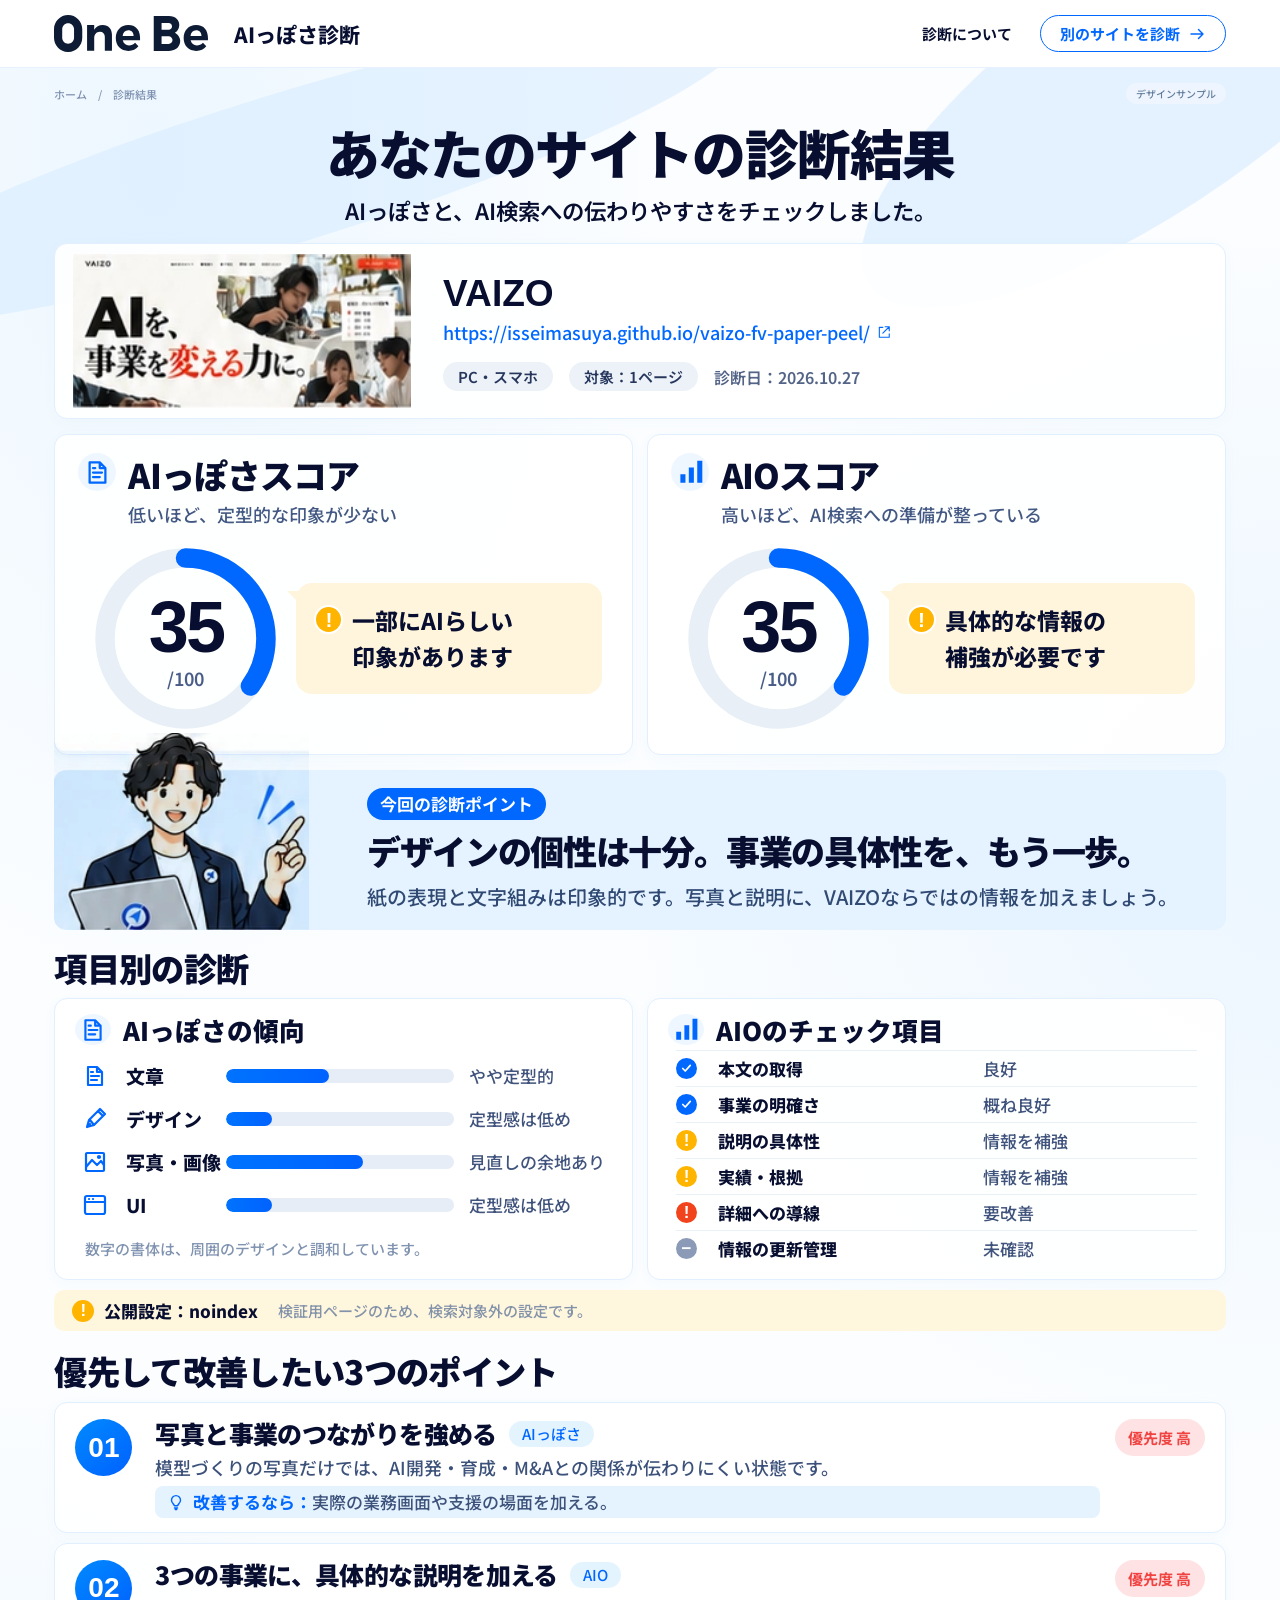
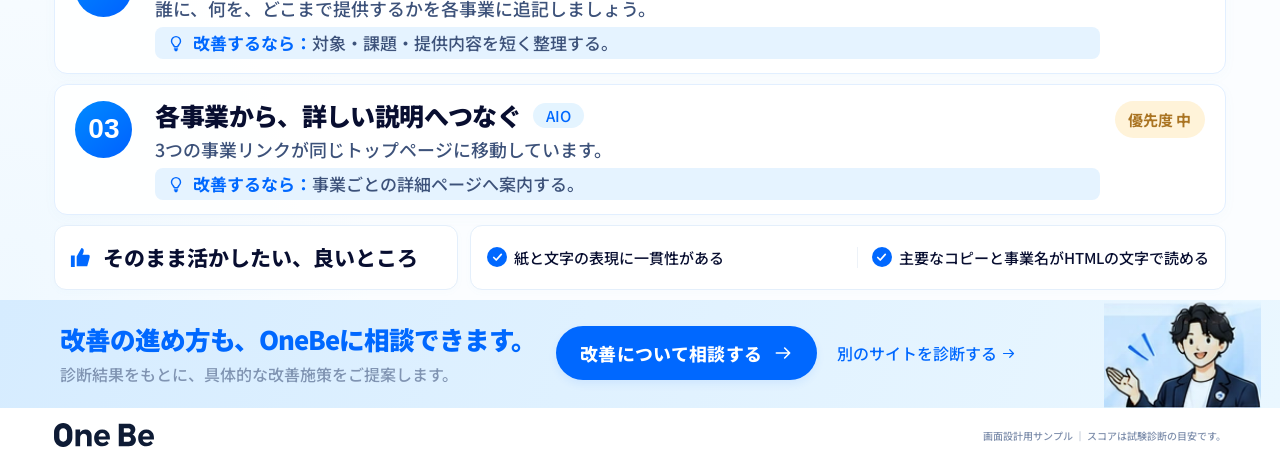
==== report.html @ 2eacfeb8 "Add reference diagnostic report and connect diagnosis flow" ====
<!doctype html>
<html lang="ja">
<head>
  <meta charset="utf-8"><meta name="viewport" content="width=device-width, initial-scale=1">
  <meta name="theme-color" content="#0068ff"><meta name="robots" content="noindex,nofollow">
  <meta name="description" content="OneBe AIっぽさ診断のレポート画面。AIっぽさとAI検索への伝わりやすさを確認するデザインサンプルです。">
  <title>診断結果のサンプル | AIっぽさ診断 | OneBe</title>
  <link rel="icon" href="assets/onebe-logo.svg" type="image/svg+xml"><link rel="stylesheet" href="styles.css"><link rel="stylesheet" href="report.css"><script src="report.js" defer></script>
</head>
<body class="report-page">
  <a class="skip-link" href="#report-main">診断レポートへスキップ</a>
  <svg class="icon-library" xmlns="http://www.w3.org/2000/svg" aria-hidden="true"><defs>
    <symbol id="r-arrow" viewBox="0 0 24 24"><path d="M4 12h16m-6-6 6 6-6 6"/></symbol>
    <symbol id="r-file" viewBox="0 0 24 24"><path d="M14 3H5v18h14V8zM14 3v5h5M8 12h8m-8 4h6M8 8h2"/></symbol>
    <symbol id="r-pen" viewBox="0 0 24 24"><path d="m15 4 5 5M4 20l2-7L17 2l5 5-11 11-7 2zm3-7 4 5M4 20l3-3"/></symbol>
    <symbol id="r-image" viewBox="0 0 24 24"><rect x="3" y="3" width="18" height="18" rx="1"/><path d="m3 17 6-7 5 5 4-4 3 4"/><circle cx="16" cy="7" r="1"/></symbol>
    <symbol id="r-window" viewBox="0 0 24 24"><rect x="2" y="3" width="20" height="18" rx="2"/><path d="M2 9h20M6 6h.1M10 6h.1"/></symbol>
    <symbol id="r-chart" viewBox="0 0 32 32"><path fill="currentColor" stroke="none" d="M4 28V18h6v10zm10 0V10h6v18zm10 0V2h6v26z"/></symbol>
    <symbol id="r-check" viewBox="0 0 24 24"><path d="m6 12 4 4 8-9"/></symbol>
    <symbol id="r-external" viewBox="0 0 24 24"><path d="M14 3h7v7m0-7L10 14m0-10H4v17h17v-6"/></symbol>
    <symbol id="r-bulb" viewBox="0 0 24 24"><path d="M8 14a6 6 0 1 1 8 0l-2 3h-4zm2 6h4m-3 2h2"/></symbol>
    <symbol id="r-thumb" viewBox="0 0 24 24"><path fill="currentColor" stroke="none" d="M2 10h4v12H2zm6 1 5-9c3 0 3 4 1 7h6c2 0 2 2 1 5l-2 7H8z"/></symbol>
  </defs></svg>
  <header class="report-header"><div class="report-wrap"><a class="brand" href="index.html" aria-label="OneBe ホーム"><img src="assets/onebe-logo.svg" width="467" height="111" alt="OneBe"></a><span class="report-service">AIっぽさ診断</span><nav aria-label="レポートナビゲーション"><a href="index.html#about">診断について</a><a class="outline-button" href="index.html?focus=1#top">別のサイトを診断 <svg aria-hidden="true"><use href="#r-arrow"/></svg></a></nav></div></header>
  <main id="report-main" class="report-main">
    <div class="report-wrap">
      <nav class="breadcrumb" aria-label="パンくずリスト"><a href="index.html">ホーム</a><span aria-hidden="true">/</span><span aria-current="page">診断結果</span><span class="sample-badge">デザインサンプル</span></nav>
      <p class="submitted-notice" id="submitted-notice" hidden></p>
      <div class="report-intro"><h1>あなたのサイトの診断結果</h1><p>AIっぽさと、AI検索への伝わりやすさをチェックしました。</p></div>
      <section class="site-card report-card" aria-label="サンプル診断の対象サイト">
        <a class="site-thumbnail" href="https://isseimasuya.github.io/vaizo-fv-paper-peel/" target="_blank" rel="noopener noreferrer"><img src="assets/report-site.webp" width="254" height="116" alt="VAIZOのWebサイト。AIを事業を変える力に。" fetchpriority="high"></a>
        <div class="site-information"><h2>VAIZO</h2><a class="site-url" href="https://isseimasuya.github.io/vaizo-fv-paper-peel/" target="_blank" rel="noopener noreferrer">https://isseimasuya.github.io/vaizo-fv-paper-peel/ <svg aria-hidden="true"><use href="#r-external"/></svg></a><div class="site-meta"><span>PC・スマホ</span><span>対象：1ページ</span><p>診断日：<time datetime="2026-10-27">2026.10.27</time></p></div></div>
      </section>
      <section class="score-grid" aria-label="総合スコアの表示サンプル">
        <article class="score-card report-card"><div class="score-heading"><span class="report-icon"><svg aria-hidden="true"><use href="#r-file"/></svg></span><div><h2>AIっぽさスコア</h2><p>低いほど、定型的な印象が少ない</p></div></div><div class="score-body"><div class="score-ring" role="img" aria-label="AIっぽさスコアの表示例、100点中35点"><svg viewBox="0 0 160 160" aria-hidden="true"><circle class="ring-track" cx="80" cy="80" r="66"/><circle class="ring-progress" cx="80" cy="80" r="66"/></svg><div class="score-number"><strong>35</strong><span>/100</span></div></div><p class="score-callout"><span class="status-mark warning" aria-hidden="true">!</span><span>一部にAIらしい<br>印象があります</span></p></div></article>
        <article class="score-card report-card"><div class="score-heading"><span class="report-icon"><svg aria-hidden="true"><use href="#r-chart"/></svg></span><div><h2>AIOスコア</h2><p>高いほど、AI検索への準備が整っている</p></div></div><div class="score-body"><div class="score-ring" role="img" aria-label="AIOスコアの表示例、100点中35点"><svg viewBox="0 0 160 160" aria-hidden="true"><circle class="ring-track" cx="80" cy="80" r="66"/><circle class="ring-progress" cx="80" cy="80" r="66"/></svg><div class="score-number"><strong>35</strong><span>/100</span></div></div><p class="score-callout"><span class="status-mark warning" aria-hidden="true">!</span><span>具体的な情報の<br>補強が必要です</span></p></div></article>
      </section>
      <section class="diagnostic-point" aria-labelledby="point-heading"><img src="assets/report-advisor.webp" width="216" height="167" alt="診断ポイントを案内するアドバイザー"><div><span class="blue-label">今回の診断ポイント</span><h2 id="point-heading">デザインの個性は十分。事業の具体性を、もう一歩。</h2><p>紙の表現と文字組みは印象的です。写真と説明に、VAIZOならではの情報を加えましょう。</p></div></section>
      <section class="item-section" aria-labelledby="items-title"><h2 class="section-title" id="items-title">項目別の診断</h2><div class="item-grid">
        <article class="tendency-card report-card"><h3><span class="report-icon small"><svg aria-hidden="true"><use href="#r-file"/></svg></span>AIっぽさの傾向</h3><div class="tendency-table">
          <div class="tendency-row"><svg aria-hidden="true"><use href="#r-file"/></svg><strong>文章</strong><span class="tendency-bar" role="img" aria-label="文章のAIっぽさの傾向：やや定型的"><i style="--fill:45%"></i></span><span>やや定型的</span></div>
          <div class="tendency-row"><svg aria-hidden="true"><use href="#r-pen"/></svg><strong>デザイン</strong><span class="tendency-bar" role="img" aria-label="デザインのAIっぽさの傾向：定型感は低め"><i style="--fill:20%"></i></span><span>定型感は低め</span></div>
          <div class="tendency-row"><svg aria-hidden="true"><use href="#r-image"/></svg><strong>写真・画像</strong><span class="tendency-bar" role="img" aria-label="写真・画像のAIっぽさの傾向：見直しの余地あり"><i style="--fill:60%"></i></span><span>見直しの余地あり</span></div>
          <div class="tendency-row"><svg aria-hidden="true"><use href="#r-window"/></svg><strong>UI</strong><span class="tendency-bar" role="img" aria-label="UIのAIっぽさの傾向：定型感は低め"><i style="--fill:20%"></i></span><span>定型感は低め</span></div>
        </div><p class="table-note">数字の書体は、周囲のデザインと調和しています。</p></article>
        <article class="aio-card report-card"><h3><span class="report-icon small"><svg aria-hidden="true"><use href="#r-chart"/></svg></span>AIOのチェック項目</h3><dl class="check-list">
          <div><dt><span class="status-mark success" aria-hidden="true"><svg><use href="#r-check"/></svg></span>本文の取得</dt><dd>良好</dd></div>
          <div><dt><span class="status-mark success" aria-hidden="true"><svg><use href="#r-check"/></svg></span>事業の明確さ</dt><dd>概ね良好</dd></div>
          <div><dt><span class="status-mark warning" aria-hidden="true">!</span>説明の具体性</dt><dd>情報を補強</dd></div>
          <div><dt><span class="status-mark warning" aria-hidden="true">!</span>実績・根拠</dt><dd>情報を補強</dd></div>
          <div><dt><span class="status-mark danger" aria-hidden="true">!</span>詳細への導線</dt><dd>要改善</dd></div>
          <div><dt><span class="status-mark neutral" aria-hidden="true">−</span>情報の更新管理</dt><dd>未確認</dd></div>
        </dl></article>
      </div></section>
      <aside class="index-notice"><span class="status-mark warning" aria-hidden="true">!</span><strong>公開設定：noindex</strong><span>検証用ページのため、検索対象外の設定です。</span></aside>
      <section class="improvement-section" aria-labelledby="improvement-title"><h2 class="section-title" id="improvement-title">優先して改善したい3つのポイント</h2><ol class="improvement-list">
        <li class="report-card"><span class="improvement-number" aria-hidden="true">01</span><div class="improvement-content"><h3>写真と事業のつながりを強める <span class="topic-tag">AIっぽさ</span></h3><p>模型づくりの写真だけでは、AI開発・育成・M&amp;Aとの関係が伝わりにくい状態です。</p><p class="suggestion"><svg aria-hidden="true"><use href="#r-bulb"/></svg><span><strong>改善するなら：</strong>実際の業務画面や支援の場面を加える。</span></p></div><span class="priority high">優先度 高</span></li>
        <li class="report-card"><span class="improvement-number" aria-hidden="true">02</span><div class="improvement-content"><h3>3つの事業に、具体的な説明を加える <span class="topic-tag">AIO</span></h3><p>誰に、何を、どこまで提供するかを各事業に追記しましょう。</p><p class="suggestion"><svg aria-hidden="true"><use href="#r-bulb"/></svg><span><strong>改善するなら：</strong>対象・課題・提供内容を短く整理する。</span></p></div><span class="priority high">優先度 高</span></li>
        <li class="report-card"><span class="improvement-number" aria-hidden="true">03</span><div class="improvement-content"><h3>各事業から、詳しい説明へつなぐ <span class="topic-tag">AIO</span></h3><p>3つの事業リンクが同じトップページに移動しています。</p><p class="suggestion"><svg aria-hidden="true"><use href="#r-bulb"/></svg><span><strong>改善するなら：</strong>事業ごとの詳細ページへ案内する。</span></p></div><span class="priority medium">優先度 中</span></li>
      </ol></section>
      <section class="positive-section" aria-labelledby="positive-title"><h2 id="positive-title"><svg aria-hidden="true"><use href="#r-thumb"/></svg>そのまま活かしたい、良いところ</h2><ul><li><span class="status-mark success" aria-hidden="true"><svg><use href="#r-check"/></svg></span>紙と文字の表現に一貫性がある</li><li><span class="status-mark success" aria-hidden="true"><svg><use href="#r-check"/></svg></span>主要なコピーと事業名がHTMLの文字で読める</li></ul></section>
    </div>
    <section class="report-contact"><div class="report-wrap"><div><h2>改善の進め方も、OneBeに相談できます。</h2><p>診断結果をもとに、具体的な改善施策をご提案します。</p></div><a class="button" href="mailto:contact@onebe-create.com?subject=Webサイト改善のご相談">改善について相談する <svg aria-hidden="true"><use href="#r-arrow"/></svg></a><a class="diagnose-again" href="index.html?focus=1#top">別のサイトを診断する <svg aria-hidden="true"><use href="#r-arrow"/></svg></a><img src="assets/report-contact.webp" width="151" height="104" alt="OneBeのアドバイザー" loading="lazy"></div></section>
  </main>
  <footer class="report-footer report-wrap"><a class="brand" href="index.html" aria-label="OneBe ホーム"><img src="assets/onebe-logo.svg" width="467" height="111" alt="OneBe" loading="lazy"></a><p>画面設計用サンプル ｜ スコアは試験診断の目安です。</p></footer>
</body>
</html>
---- styles.css ----
@charset "UTF-8";
@font-face{font-family:"Noto Sans JP";font-style:normal;font-weight:100 900;font-display:swap;src:url("assets/noto-sans-jp.woff2") format("woff2")}
:root{--blue:#0068ff;--ink:#080e30;--muted:#77829d;--pale:#edf6ff;--line:#dbe9ff;color-scheme:light;font-family:"Noto Sans JP","Yu Gothic",Meiryo,sans-serif;color:var(--ink);font-synthesis:none}
*{box-sizing:border-box}html{scroll-behavior:smooth;scroll-padding-top:24px}body{margin:0;background:#fff}a{color:inherit;text-decoration:none}button,input{font:inherit}button,a,input,summary{-webkit-tap-highlight-color:transparent}button{cursor:pointer}button{border:0}img{display:block;max-width:100%;height:auto}p,h1,h2,h3{margin:0}svg{width:24px;height:24px;fill:none;stroke:currentColor;stroke-width:1.9;stroke-linecap:round;stroke-linejoin:round;flex-shrink:0}a:focus-visible,button:focus-visible,summary:focus-visible,input:focus-visible{outline:3px solid #ffb900;outline-offset:5px}.wrap{width:92%;max-width:1320px;margin-inline:auto}.icon-library{position:absolute;width:0;height:0;overflow:hidden}.sr-only{position:absolute;width:1px;height:1px;padding:0;margin:-1px;overflow:hidden;clip:rect(0,0,0,0);white-space:nowrap;border:0}.skip-link{position:fixed;top:-100px;left:20px;z-index:100;padding:12px;background:#fff;color:var(--blue)}.skip-link:focus{top:12px}.button{display:inline-flex;align-items:center;justify-content:center;gap:12px;color:#fff;background:var(--blue);border-radius:40px;font-weight:800;letter-spacing:.02em;white-space:nowrap;transition:background .15s,box-shadow .15s}.button:hover{background:#0053dd;box-shadow:0 6px 20px #0068ff26}.button svg{width:24px;height:24px}.first-view{height:100svh;position:relative;isolation:isolate;overflow:hidden;background:linear-gradient(110deg,#fff 34%,#f3faff 85%)}.header{height:88px;display:flex;align-items:center;justify-content:space-between;gap:24px;position:relative;z-index:5}.brand{display:block;width:157px;flex-shrink:0}.brand img{width:100%;height:auto}.header nav,.footer nav{display:flex;align-items:center;gap:clamp(20px,3.2vw,48px);font-size:14px;font-weight:800}.header nav a,.header nav button,.footer nav a,.footer nav button{padding:8px 0;white-space:nowrap;background:none;color:var(--ink)}.header nav a:hover,.header nav button:hover,.footer nav a:hover,.footer nav button:hover{color:var(--blue)}.header-cta{min-width:158px;padding:12px 23px;font-size:15px}.menu-toggle{display:none}.mobile-nav[hidden]{display:none}.hero{height:calc(100% - 88px);position:relative}.hero-inner{height:100%;position:relative;display:flex;align-items:center}.hero-copy{position:relative;z-index:2;width:52%;padding-bottom:32px}.eyebrow{display:inline-block;position:relative;background:#eaf3ff;border-radius:40px;padding:10px 24px;font-size:clamp(15px,1.9vw,25px);font-weight:800;white-space:nowrap;line-height:1.45}.eyebrow:after{content:"";position:absolute;bottom:-8px;left:43%;border-width:9px 9px 0;border-style:solid;border-color:#eaf3ff transparent transparent}h1{font-size:clamp(58px,8.3vw,119px);font-weight:900;line-height:1.12;letter-spacing:-.065em;white-space:nowrap;margin:18px 0 10px}h1 span{color:var(--blue);font-family:Arial,sans-serif;font-size:1.22em;letter-spacing:-.065em;margin-right:.025em}.hero-description{font-size:clamp(18px,2.3vw,30px);font-weight:600;letter-spacing:.015em;line-height:1.35}.categories{list-style:none;display:flex;justify-content:space-between;width:88%;margin:20px 0 25px;padding:0}.categories li{display:flex;flex-direction:column;align-items:center;gap:8px;font-size:clamp(12px,1.3vw,17px);font-weight:800}.categories li>span{display:flex;align-items:center;justify-content:center;background:#e9f3ff;color:var(--blue);border-radius:50%;width:clamp(46px,5.6vw,72px);height:clamp(46px,5.6vw,72px)}.categories svg{width:50%;height:50%;stroke-width:2.1}.url-form{display:flex;border:1.5px solid #c9dfff;border-radius:14px;overflow:hidden;background:#fff;width:100%;height:59px;position:relative;z-index:3}.url-field{display:flex;align-items:center;gap:12px;padding:0 16px;flex:1;min-width:0;color:#52658b}.url-field svg{width:22px;height:22px}.url-field input{border:0;background:none;outline:none;width:100%;min-width:0;padding:15px 0;font-size:clamp(10px,1.05vw,14px);color:var(--ink)}.url-field input::placeholder{color:#939cb2;opacity:1}.url-field input:focus-visible{outline:0}.url-form:focus-within{outline:3px solid #0068ff44;outline-offset:3px}.url-form>.button{border-radius:0;padding:0 20px;font-size:clamp(14px,1.55vw,20px);gap:10px}.form-note{font-size:clamp(9px,1.03vw,13px);font-weight:500;color:var(--muted);margin-top:10px;line-height:1.5;white-space:nowrap}.hero-art{position:absolute;z-index:1;width:61.5%;max-width:none;right:-4.35%;bottom:0;max-height:100%;object-fit:contain;object-position:right bottom;clip-path:polygon(29% 0,100% 0,100% 100%,0 100%,0 54%,16% 48%,16% 16%,29% 16%)}.hero-wash{position:absolute;inset:-88px 0 0;overflow:hidden;z-index:-1;background:radial-gradient(ellipse at 62% 44%,#cfe9ff65 0 28%,transparent 28.2%),radial-gradient(ellipse at 96% 13%,#cfe6ff80 0 25%,transparent 25.2%)}.hero-wash:before{content:"";position:absolute;right:-10%;top:26%;width:25%;height:31%;background:#0068ff;transform:skewY(-28deg)}.hero-wash:after{content:"";position:absolute;bottom:-20%;left:-10%;width:80%;height:28%;border-radius:50%;background:#d9eeff9c;transform:rotate(-8deg)}.about{padding:24px 0 20px;background:radial-gradient(ellipse at 1% 60%,#e5f3ff 0,transparent 55%)}.about-inner{display:grid;grid-template-columns:34% 66%;align-items:center;position:relative}.advisor{width:110%;max-width:none;margin-left:-12%}.about-copy h2{font-size:clamp(30px,5.4vw,77px);font-weight:900;letter-spacing:-.055em;line-height:1.25;white-space:nowrap;margin-bottom:10px}.about-copy h2>span{color:var(--blue);font-family:Arial,sans-serif;font-size:1.38em;letter-spacing:-.04em;margin-right:.09em}.about-copy>p{font-size:clamp(13px,1.75vw,22px);line-height:1.6;font-weight:500}.benefits{display:grid;grid-template-columns:repeat(3,1fr);gap:14px;margin-top:18px;margin-left:-8%;}.benefits article{background:linear-gradient(135deg,#edf5ffeb,#f3f8ff);border-radius:18px;text-align:center;padding:18px 8px 16px}.benefits article>svg{width:46px;height:42px;color:var(--blue);fill:currentColor;stroke-width:.7}.benefits article:first-child>svg{stroke:#fff;stroke-width:.6}.benefits h3{font-size:clamp(12px,1.8vw,23px);font-weight:900;margin:7px 0}.benefits p{font-size:clamp(10px,1.25vw,16px);font-weight:500;line-height:1.5}.creative{position:relative;display:flex;align-items:center;min-height:330px;overflow:hidden;padding:24px 26px;background:linear-gradient(110deg,#eaf5ff,#eef8ff 58%,#def1ff);border:2px solid #e5f3ff;border-radius:28px;box-shadow:inset 0 2px 6px #dcefff;margin-bottom:28px}.creative-copy{width:52%;position:relative;z-index:2}.creative-label{display:inline-block;background:var(--blue);color:#fff;border-radius:30px;font-size:clamp(12px,1.5vw,20px);font-weight:800;padding:7px 18px;white-space:nowrap}.creative h2{font-size:clamp(27px,4.1vw,55px);font-weight:900;letter-spacing:-.04em;line-height:1.25;margin:12px 0}.creative-copy>p:not(.creative-label){font-size:clamp(12px,1.6vw,21px);line-height:1.5;font-weight:500}.creative-cta{font-size:clamp(13px,1.8vw,23px);padding:18px 28px;margin-top:16px}.creative>img{position:absolute;right:0;bottom:0;width:53.5%;height:100%;object-fit:cover;object-position:left center;mix-blend-mode:multiply;mask-image:linear-gradient(to right,transparent,#000 6%)}.faq{padding:6px 0 30px}.faq-heading{display:flex;align-items:center;gap:26px;margin:0 5px 18px}.faq-heading h2{display:flex;align-items:center;gap:14px;font-size:clamp(24px,3vw,39px);font-weight:900;white-space:nowrap}.faq-symbol{display:inline-flex;align-items:center;justify-content:center;border:3px solid var(--blue);border-radius:12px;width:42px;height:36px;font-family:Arial,sans-serif;font-size:15px;position:relative;background:#fff}.faq-symbol:after{content:"";position:absolute;width:8px;height:8px;border-left:3px solid var(--blue);border-bottom:3px solid var(--blue);bottom:-7px;left:6px;transform:skewY(-35deg);background:#fff}.faq-heading>p{font-size:clamp(10px,1.3vw,16px);color:#52617e;font-weight:500}.all-faq{display:flex;align-items:center;gap:7px;background:none;color:var(--blue);font-size:clamp(10px,1.3vw,16px);font-weight:800;white-space:nowrap;border-bottom:1px solid #c9e1ff;padding:8px 0;margin-left:auto}.all-faq svg{width:18px;height:18px}.faq-grid{display:grid;grid-template-columns:1fr 1fr;gap:12px 24px}.faq details{border:1px solid #e5edf8;border-radius:18px;background:#fff;box-shadow:0 3px 9px #315c9c0b;align-self:start;overflow:hidden}.faq summary{list-style:none;display:flex;align-items:center;gap:14px;cursor:pointer;padding:12px 18px;font-size:clamp(12px,1.5vw,19px);font-weight:800;min-height:58px}.faq summary::-webkit-details-marker{display:none}.question{display:flex;align-items:center;justify-content:center;width:34px;height:34px;flex-shrink:0;border-radius:50%;background:#cee5ff;color:var(--blue);font-size:26px;font-family:Arial,sans-serif;font-weight:800}.plus{margin-left:auto;flex-shrink:0;width:25px;height:25px;border:3px solid #e5eaf2;border-radius:50%;position:relative}.plus:before,.plus:after{content:"";position:absolute;width:10px;height:2px;background:#53637f;left:4.5px;top:9px}.plus:after{transform:rotate(90deg)}details[open] .plus:after{transform:rotate(0)}.faq details>p{padding:0 22px 20px 66px;font-size:14px;line-height:1.8;color:#52617e;font-weight:500}.faq details>p a{color:var(--blue);text-decoration:underline}.bottom-cta{background:linear-gradient(110deg,#0873ff,#0063fc);color:#fff;position:relative;isolation:isolate;overflow:hidden;padding:25px 0 20px;text-align:center}.bottom-cta:before{content:"";position:absolute;z-index:-1;left:-9%;bottom:-75%;width:55%;height:125%;background:#ffffff36;border-radius:50%;transform:rotate(25deg)}.bottom-cta:after{content:"↗";position:absolute;z-index:-1;right:2%;top:-60%;font-size:370px;color:#ffffff26;font-family:Arial,sans-serif;font-weight:900;transform:rotate(-8deg)}.bottom-cta h2{font-size:clamp(18px,2.55vw,34px);font-weight:900;letter-spacing:.02em}.bottom-cta .wrap>p:not(.form-note){font-size:clamp(13px,1.65vw,21px);font-weight:500;margin:4px 0 16px}.bottom-cta .url-form{max-width:780px;width:68%;margin:auto;border-radius:40px;height:62px;border:2px solid #b6d9ff;box-shadow:0 0 0 3px #ffffff19}.bottom-cta .url-form>.button{border-radius:40px;min-width:28%;margin:2px}.bottom-cta .form-note{color:#cce3ff;font-size:12px;margin-top:12px}.footer{display:flex;align-items:center;justify-content:space-between;gap:30px;min-height:84px}.footer .brand{width:151px}.footer nav{font-size:12px;gap:30px}.footer-social{display:flex;gap:12px}.footer-social a{display:flex;align-items:center;justify-content:center;background:#748099;color:#fff;width:27px;height:27px;border-radius:50%;font-weight:800}.mobile-nav{position:absolute;top:70px;left:4%;right:4%;z-index:10;background:#fff;border:1px solid var(--line);border-radius:16px;padding:16px;box-shadow:0 8px 32px #12376020}.mobile-nav a,.mobile-nav button{display:block;text-align:left;background:none;color:var(--ink);padding:12px;font-size:15px;width:100%;font-weight:700}dialog{border:1px solid var(--line);border-radius:24px;padding:38px;max-width:560px;width:calc(100% - 36px);color:var(--ink);box-shadow:0 25px 100px #14245633}dialog::backdrop{background:#0a163a70;backdrop-filter:blur(5px)}.dialog-close{position:absolute;right:14px;top:8px;background:none;color:#60718d;font-size:32px}.dialog-kicker{font-size:12px;color:var(--blue);font-weight:800;margin-bottom:10px}dialog h2{font-size:26px;margin-bottom:15px}#dialog-body{font-size:15px;line-height:1.9;font-weight:500}#dialog-body ol{padding-left:24px}#dialog-body p+p{margin-top:12px}#dialog-body .submitted-url{word-break:break-all;background:var(--pale);border-radius:8px;padding:10px;margin:12px 0;font-family:monospace}#dialog-body a{color:var(--blue);text-decoration:underline}.dialog-ok{margin-top:24px;padding:12px 24px}
@media(min-width:1500px){.hero-art{right:-4%}.hero-copy{padding-bottom:5vh}.about{padding-top:40px;padding-bottom:30px}.creative{min-height:430px}.creative>img{object-fit:fill}.faq{padding-bottom:45px}}
@media(max-width:1100px){.header{height:76px;gap:15px}.header .brand{width:138px}.header nav{font-size:12px;gap:25px}.header-cta{min-width:126px;font-size:13px;padding:10px 18px}.hero{height:calc(100% - 76px)}.hero-copy{width:48%;padding-bottom:24px}.eyebrow{padding:8px 20px}.url-form{height:47px;border-radius:12px}.url-field{padding:0 12px;gap:9px}.url-field svg{width:18px}.url-form>.button{padding:0 15px}.creative{min-height:310px;padding:16px 20px}.creative-cta{padding:17px 28px}.faq summary{min-height:48px;padding:9px 16px;gap:10px}.question{width:29px;height:29px;font-size:24px}.faq-heading{gap:22px}.footer{min-height:65px}.footer .brand{width:135px}.footer nav{font-size:10px;gap:24px}.bottom-cta{padding:20px 0 16px}.bottom-cta .url-form{height:52px}}
@media(min-width:701px) and (max-height:660px){.header{height:65px}.hero{height:calc(100% - 65px)}.hero-copy{padding-bottom:15px}.hero-inner{align-items:center}h1{font-size:min(8.3vw,15vh);margin-top:14px}.eyebrow{font-size:min(1.9vw,3.4vh);padding-top:7px;padding-bottom:7px}.hero-description{font-size:min(2.3vw,4vh)}.categories{margin:14px 0 18px}.categories li>span{width:8.5vh;height:8.5vh}.categories li{gap:5px}.url-form{height:45px}.hero-art{width:min(61.5%,78vh)}.form-note{font-size:min(1.03vw,1.8vh)}}
@media(max-width:700px){.wrap{width:90%}.header{height:66px;gap:15px}.header .brand{width:114px}.header nav{display:none}.header-cta{margin-left:auto;min-width:105px;font-size:12px;gap:6px;padding:9px 13px}.header-cta svg{width:18px;height:18px}.menu-toggle{display:flex;flex-direction:column;justify-content:center;gap:6px;width:32px;height:38px;background:none;color:var(--ink);padding:5px}.menu-toggle span{height:2px;width:22px;background:currentColor}.hero{height:calc(100% - 66px)}.hero-inner{align-items:flex-start;padding-top:12px;display:block}.hero-copy{width:100%;height:100%;padding:0;display:flex;flex-direction:column;align-items:flex-start}.eyebrow{font-size:clamp(11px,3.35vw,19px);padding:7px 15px}.hero h1{font-size:clamp(37px,10.9vw,72px);letter-spacing:-.065em;line-height:1.14;margin:15px 0 9px}.hero-description{font-size:clamp(14px,4.3vw,24px);line-height:1.4;letter-spacing:0}.categories{margin:15px 0 0;width:62%;gap:10px;justify-content:space-between}.categories li{font-size:10px;gap:6px;white-space:nowrap}.categories li>span{width:39px;height:39px}.hero-art{width:auto;height:clamp(245px,49svh,450px);max-height:56%;right:-5.55%;bottom:98px;max-width:95%;object-fit:contain;object-position:right bottom;clip-path:polygon(29% 0,100% 0,100% 100%,0 100%,0 54%,16% 48%,16% 16%,29% 16%);pointer-events:none}.hero .url-form{margin-top:auto;height:54px;flex-shrink:0;border-radius:12px}.hero .form-note{font-size:9px;white-space:normal;margin-bottom:20px;margin-top:9px;letter-spacing:-.02em}.hero-copy .url-form>.button{padding:0 12px;font-size:14px;gap:4px}.url-field{gap:6px;padding:0 10px}.url-field input{font-size:10px}.hero-wash{inset:-66px 0 0}.hero-wash:before{top:42%;height:30%;width:30%}.about{padding:28px 0 20px}.about-inner{display:flex;flex-direction:column}.about-copy{width:100%;order:-1}.about-copy h2{font-size:7.3vw;margin-bottom:12px;text-align:center}.about-copy>p{font-size:13px;line-height:1.8}.about-copy>p br{display:none}.benefits{gap:8px;margin:18px 0 0}.benefits article{border-radius:14px;padding:14px 5px}.benefits article>svg{width:34px;height:32px}.benefits h3{font-size:12px;line-height:1.5;min-height:36px;display:flex;align-items:center;justify-content:center;margin:6px 0}.benefits p{font-size:10px}.benefits p br{display:none}.advisor{width:65%;margin:12px 0 -4px;max-width:320px}.creative{display:block;border-radius:22px;min-height:0;padding:20px;margin-bottom:28px}.creative-copy{width:100%}.creative-label{font-size:clamp(10px,2.7vw,17px);padding:6px 11px}.creative h2{font-size:7.2vw;line-height:1.35;margin:12px 0}.creative-copy>p:not(.creative-label){font-size:12px;line-height:1.8}.creative-copy>p:not(.creative-label) br{display:none}.creative-cta{font-size:12px;width:100%;padding:15px 10px;gap:8px}.creative-cta svg{width:20px}.creative>img{position:relative;width:calc(100% + 40px);max-width:none;height:auto;right:auto;margin:15px -20px -20px;mask-image:linear-gradient(to bottom,transparent,#000 8%);mix-blend-mode:multiply}.faq{padding-top:0;padding-bottom:26px}.faq-heading{flex-wrap:wrap;gap:10px;margin:0 0 16px}.faq-heading h2{font-size:24px;gap:10px}.faq-symbol{width:33px;height:30px;font-size:12px;border-radius:9px}.faq-heading>p{width:100%;font-size:11px;order:2}.all-faq{font-size:10px;padding:4px 0;gap:3px}.faq-grid{grid-template-columns:1fr;gap:10px}.faq details{border-radius:14px}.faq summary{font-size:12px;min-height:53px;padding:11px 12px}.faq details:nth-child(2){grid-row:4}.faq details:nth-child(4){grid-row:5}.question{width:28px;height:28px;font-size:23px}.plus{width:23px;height:23px}.plus:before,.plus:after{left:3.5px;top:8px}.faq details>p{font-size:12px;padding:0 18px 17px 50px}.bottom-cta{padding:24px 0 22px}.bottom-cta h2{font-size:19px;line-height:1.6;max-width:340px;margin:auto}.bottom-cta .wrap>p:not(.form-note){font-size:11px;line-height:1.8;margin:8px 0 16px}.bottom-cta .url-form{width:100%;height:52px;border-radius:30px}.bottom-cta .url-form>.button{font-size:12px;padding:0 12px;gap:3px;min-width:29%}.bottom-cta .url-form>.button svg{width:17px}.bottom-cta .form-note{font-size:8px;white-space:normal}.bottom-cta:after{font-size:300px;top:-25%;right:-10%}.footer{flex-wrap:wrap;gap:22px;padding:24px 0}.footer .brand{width:115px}.footer nav{width:100%;order:3;justify-content:space-between;gap:10px;font-size:9px}.footer-social{margin-left:auto}dialog{padding:28px 22px}dialog h2{font-size:23px}#dialog-body{font-size:13px}}
@media(max-width:700px) and (max-height:740px){.hero-inner{padding-top:6px}.hero h1{margin-top:12px;margin-bottom:7px;font-size:10.4vw}.hero-description{font-size:3.8vw}.categories{margin-top:11px}.categories li>span{width:34px;height:34px}.categories li{font-size:9px}.hero-art{max-height:51%;bottom:94px}.hero .form-note{margin-bottom:15px}.hero .url-form{height:49px}}
@media(max-width:700px) and (max-height:580px){.hero-description{font-size:12px}.hero h1{font-size:min(10.3vw,12svh);margin:10px 0 5px}.eyebrow{font-size:11px;padding:5px 12px}.categories{margin-top:7px;width:55%;gap:6px}.categories li>span{width:28px;height:28px}.categories li{gap:3px}.hero-art{max-height:62%;bottom:83px;max-width:62%}.hero .url-form{height:43px}.hero .form-note{font-size:8px;margin-bottom:10px}.hero-inner{padding-top:0}}
@media(min-width:701px){h1{font-size:clamp(58px,7.6vw,109px)}.hero-description{white-space:nowrap;font-size:clamp(18px,2.25vw,30px)}.hero-copy{width:45%}.hero-art{mask-image:linear-gradient(to right,transparent 0,#000 5%);clip-path:polygon(29% 0,100% 0,100% 100%,0 100%,0 54%,16% 48%,16% 16%,29% 16%)}.hero-wash{background:radial-gradient(ellipse at 65% 44%,#d9eeff65 0 28%,transparent 28.2%),radial-gradient(ellipse at 96% 13%,#d8ecff80 0 25%,transparent 25.2%)}}
.hero-art{clip-path:polygon(29% 0,100% 0,100% 100%,3% 100%,3% 54%,16% 48%,16% 16%,29% 16%)}
@media(max-width:700px){.hero-art{width:118%;height:auto;max-width:none;max-height:none;right:-10%;bottom:98px}.categories{width:66%}}
@media(max-width:700px) and (max-height:740px){.hero-art{width:103%;bottom:94px}}
@media(max-width:700px) and (max-height:580px){.hero-art{width:70%;bottom:83px;right:-5.55%}}
@media(min-width:701px) and (max-aspect-ratio:3/2){.hero-inner{align-items:flex-end}.hero-copy{padding-bottom:65px}}
.hero-art{clip-path:none;mask-image:url("assets/hero-mask.svg");mask-mode:luminance;mask-size:100% 100%;mask-repeat:no-repeat}
@media(min-width:701px){.about-inner{grid-template-columns:38% 62%}.about-copy h2{font-size:clamp(30px,5.9vw,84px)}}
@media(min-width:701px) and (max-height:660px){.hero-art{width:min(61.5%,calc((100svh - 65px)*1.18));max-height:none}}
html{scroll-behavior:auto}
@media(min-width:701px){.about{padding:16px 0 12px}.advisor{width:105%;margin-left:-10%}.about-copy h2{font-size:clamp(30px,5.5vw,79px)}.about-copy>p{font-size:clamp(13px,1.7vw,22px);line-height:1.5}.benefits{margin-left:-9.5%;margin-right:-5.5%;margin-top:16px}.benefits article{padding:14px 8px 12px}.benefits article>svg{width:40px;height:34px}.benefits h3{font-size:clamp(12px,1.75vw,22px);line-height:1.4;margin:6px 0}.benefits article:last-child h3{font-size:clamp(12px,1.55vw,20px);white-space:nowrap}.benefits p{font-size:clamp(10px,1.15vw,15px);line-height:1.5}.creative h2{font-size:clamp(27px,3.8vw,53px);line-height:1.18;margin:8px 0}.creative-label{padding:6px 18px}.creative-cta{font-size:clamp(13px,1.7vw,22px);padding:17px 24px}}
@media(prefers-reduced-motion:reduce){html{scroll-behavior:auto}*{transition:none!important}}
@media(min-width:701px){.about-copy h2{font-size:clamp(30px,5.9vw,84px);line-height:1.15}.faq{padding:0 0 20px}.faq-heading{margin-bottom:14px}.faq-heading h2{line-height:1.25}.faq-grid{gap:10px 24px}.bottom-cta{padding:20px 0 13px}.bottom-cta h2{line-height:1.3}.bottom-cta .wrap>p:not(.form-note){font-size:clamp(13px,1.5vw,20px);line-height:1.4;margin:4px 0 12px}.bottom-cta .form-note{font-size:10.5px;margin-top:10px}}
@media(min-width:701px) and (max-width:1000px) and (max-aspect-ratio:1/1){.hero-inner{display:block;padding-top:4svh}.hero-copy{width:100%;height:100%;display:flex;flex-direction:column;align-items:flex-start;padding-bottom:40px}.eyebrow{font-size:22px}.hero h1{font-size:10vw;margin:20px 0 14px}.hero-description{font-size:24px}.categories{width:47%;margin-top:24px}.hero .url-form{width:100%;height:58px;margin-top:auto}.hero .form-note{font-size:12px}.hero-art{width:80%;right:-4.35%;bottom:120px;max-height:none}}
---- report.css ----
@charset "UTF-8";
.report-page{font-weight:500;background:#fff}.report-wrap{width:91.5%;max-width:1200px;margin-inline:auto}.report-header{height:clamp(52px,5.35vw,72px);border-bottom:1px solid #e8f2ff;background:#fff}.report-header>.report-wrap{height:100%;display:flex;align-items:center;gap:26px}.report-header .brand{width:clamp(110px,12vw,155px)}.report-service{font-size:clamp(13px,1.7vw,21px);font-weight:800}.report-header nav{margin-left:auto;display:flex;align-items:center;gap:28px;font-size:clamp(11px,1.2vw,15px);font-weight:700}.outline-button{display:flex;align-items:center;gap:8px;border:1.5px solid var(--blue);border-radius:40px;color:var(--blue);padding:7px 19px;white-space:nowrap}.outline-button svg{width:18px;height:18px}.outline-button:hover{background:#edf6ff}.report-main{position:relative;isolation:isolate;background:radial-gradient(ellipse at 12% 5%,#dff1ff80,transparent 32%),radial-gradient(ellipse at 103% 40%,#d7edff70,transparent 38%),radial-gradient(ellipse at 1% 94%,#e7f5ff90,transparent 20%),#fbfdff;overflow:hidden}.report-main:before{content:"";position:absolute;z-index:-1;top:25px;left:-15%;width:75%;height:150px;border-radius:50%;background:#d9edff99;transform:rotate(-17deg)}.report-main:after{content:"";position:absolute;z-index:-1;top:-105px;right:-18%;width:55%;height:240px;border-radius:50%;background:#d0e8ff88;transform:rotate(-35deg)}.breadcrumb{display:flex;align-items:center;gap:11px;font-size:11px;color:#7f92b1;padding-top:15px}.breadcrumb a:hover{color:var(--blue)}.sample-badge{margin-left:auto;color:#627d9c;background:#eef5ff;font-size:10px;border-radius:20px;padding:3px 10px}.submitted-notice{margin-top:10px;padding:9px 14px;font-size:12px;line-height:1.7;background:#fff6dc;border:1px solid #ffedbd;border-radius:10px;color:#5b4b20;overflow-wrap:anywhere}.submitted-notice[hidden]{display:none}.report-intro{text-align:center;margin:12px 0 14px}.report-intro h1{margin:0;letter-spacing:-.03em;font-size:clamp(27px,4.2vw,56px);font-weight:900;line-height:1.35;white-space:normal}.report-intro>p{font-size:clamp(13px,1.75vw,23px);font-weight:600;line-height:1.6;margin-top:4px}.report-card{background:#ffffffed;border:1px solid #e2efff;border-radius:13px;box-shadow:0 3px 14px #6897cf08}.site-card{display:flex;align-items:center;gap:32px;padding:10px 18px;min-height:134px}.site-thumbnail{display:block;width:29.8%;flex-shrink:0;overflow:hidden}.site-thumbnail img{width:100%;height:auto}.site-information{min-width:0;flex:1}.site-information h2{font-family:Arial,"Noto Sans JP",sans-serif;font-size:clamp(23px,2.9vw,38px);font-weight:800;line-height:1.2;margin-bottom:4px}.site-url{display:flex;align-items:center;gap:7px;font-size:clamp(11px,1.45vw,18px);color:var(--blue);overflow-wrap:anywhere}.site-url svg{width:14px;height:14px}.site-meta{display:flex;align-items:center;gap:16px;margin-top:17px;flex-wrap:wrap;font-size:clamp(11px,1.25vw,16px);color:#536487;font-weight:600}.site-meta>span{padding:4px 15px;border-radius:20px;background:#edf2f8;color:#26365d;font-size:clamp(10px,1.2vw,15px)}.score-grid{display:grid;grid-template-columns:1fr 1fr;gap:14px;margin-top:15px}.score-card{padding:13px 16px 10px;min-height:232px}.score-heading{display:flex;align-items:flex-start;gap:12px}.report-icon{display:inline-flex;align-items:center;justify-content:center;flex-shrink:0;background:#eef7ff;border-radius:50%;width:38px;height:38px;color:var(--blue)}.report-icon>svg{width:27px;height:27px;stroke-width:2}.score-heading h2{font-size:clamp(21px,2.65vw,34px);line-height:1.3;font-weight:900;letter-spacing:-.025em}.score-heading p{font-size:clamp(11px,1.45vw,18px);line-height:1.6;color:#435983;margin-top:3px;white-space:nowrap}.score-body{display:flex;align-items:center;justify-content:space-between;gap:13px;margin-top:5px;padding:0 7px 0 10px}.score-ring{position:relative;width:160px;height:160px;flex-shrink:0}.score-ring>svg{width:100%;height:100%;stroke:none;fill:none;transform:rotate(-90deg)}.ring-track{stroke:#e8eff7;stroke-width:16}.ring-progress{stroke:var(--blue);stroke-width:16;stroke-dasharray:145.14 414.69;stroke-linecap:round}.score-number{position:absolute;inset:0;display:flex;flex-direction:column;align-items:center;justify-content:center;gap:2px;padding-top:4px}.score-number strong{font-family:Arial,sans-serif;font-size:58px;line-height:1;font-weight:800;letter-spacing:-.04em}.score-number span{color:#4a5d88;font-size:15px;font-weight:600}.score-callout{position:relative;display:flex;align-items:flex-start;gap:11px;background:#fff5dc;border-radius:16px;font-size:clamp(13px,1.85vw,23px);font-weight:800;line-height:1.55;padding:15px 14px;flex:1;min-width:0}.score-callout:before{content:"";position:absolute;left:-9px;top:8px;border-width:0 14px 14px 0;border-color:transparent #fff5dc transparent transparent;border-style:solid}.status-mark{display:inline-flex;align-items:center;justify-content:center;border-radius:50%;font-family:Arial,sans-serif;color:#fff;width:22px;height:22px;flex-shrink:0;font-size:17px;font-weight:700;line-height:1}.status-mark svg{width:15px;height:15px;stroke-width:2.8}.status-mark.warning{background:#ffb400}.status-mark.success{background:var(--blue)}.status-mark.danger{background:#f1431c}.status-mark.neutral{background:#8b9bb7}.score-callout .status-mark{margin-top:4px;width:25px;height:25px;font-size:21px;box-shadow:0 0 0 2px #fff}.diagnostic-point{position:relative;background:#e4f3ff;border-radius:12px;min-height:137px;margin-top:15px;display:flex;align-items:center;padding:14px 18px 14px 26.7%;}.diagnostic-point>img{position:absolute;width:24.3%;height:auto;max-height:174px;object-fit:contain;object-position:left bottom;bottom:0;left:0;border-radius:0 0 0 12px;mix-blend-mode:multiply;mask-image:linear-gradient(to right,#000 94%,transparent)}.blue-label{display:inline-block;color:#fff;background:var(--blue);border-radius:20px;padding:4px 13px;font-size:clamp(11px,1.4vw,17px);font-weight:700;line-height:1.4}.diagnostic-point h2{font-size:clamp(18px,2.68vw,34px);font-weight:900;letter-spacing:-.04em;line-height:1.45;margin:6px 0 5px;white-space:nowrap}.diagnostic-point p{font-size:clamp(12px,1.6vw,20px);line-height:1.55;color:#314a73;white-space:nowrap}.section-title{font-size:clamp(22px,2.6vw,34px);font-weight:900;line-height:1.4;letter-spacing:-.02em}.item-section{margin-top:15px}.item-grid{display:grid;grid-template-columns:1fr 1fr;gap:14px;margin-top:6px}.item-grid>.report-card{padding:9px 15px 10px;min-width:0}.item-grid h3{display:flex;align-items:center;gap:12px;font-size:clamp(17px,2vw,26px);font-weight:900;line-height:1.4}.report-icon.small{width:36px;height:31px}.report-icon.small>svg{width:26px;height:26px}.tendency-table{margin-top:7px;padding:0 8px}.tendency-row{display:grid;grid-template-columns:24px 70px minmax(65px,1fr) 111px;gap:12px;align-items:center;min-height:36px;font-size:clamp(11px,1.4vw,17px)}.tendency-row>svg{width:24px;height:24px;color:var(--blue);stroke-width:2.2}.tendency-row strong{font-size:clamp(12px,1.5vw,19px);font-weight:800;white-space:nowrap}.tendency-row>span:last-child{color:#40537c;font-size:clamp(10px,1.35vw,17px);white-space:nowrap}.tendency-bar{height:14px;background:#e6edf6;border-radius:20px;overflow:hidden;display:block}.tendency-bar>i{display:block;height:100%;width:var(--fill);background:linear-gradient(90deg,#0073ff,#0062ff);border-radius:20px}.table-note{font-size:clamp(10px,1.2vw,15px);color:#8093b0;margin:12px 10px 0}.check-list{margin:3px 8px 0}.check-list>div{display:grid;grid-template-columns:59% 41%;align-items:center;min-height:30px;border-top:1px solid #eaf0f8;font-size:clamp(11px,1.35vw,17px)}.check-list dt{display:flex;align-items:center;gap:21px;font-weight:800;white-space:nowrap}.check-list dd{margin:0;color:#40537c}.check-list .status-mark{width:21px;height:21px;font-size:17px}.index-notice{display:flex;align-items:center;gap:10px;padding:8px 18px;border-radius:10px;background:#fff6de;font-size:clamp(11px,1.35vw,17px);min-height:37px;margin-top:10px}.index-notice strong{font-weight:800}.index-notice>span:last-child{color:#8292a8;font-size:clamp(10px,1.2vw,15px);margin-left:10px}.improvement-section{margin-top:17px}.improvement-list{list-style:none;margin:7px 0 0;padding:0;display:grid;gap:10px}.improvement-list>li{display:grid;grid-template-columns:60px 1fr 80px;align-items:start;gap:15px;padding:10px 13px;min-height:94px}.improvement-number{display:flex;align-items:center;justify-content:center;width:51px;height:51px;border-radius:50%;color:#fff;background:linear-gradient(140deg,#008aff,#0061ff);font-family:Arial,sans-serif;font-size:25px;font-weight:600;margin-top:2px}.improvement-content{min-width:0}.improvement-content h3{font-size:clamp(15px,1.95vw,25px);font-weight:900;line-height:1.35;letter-spacing:-.025em;display:flex;align-items:center;gap:12px;flex-wrap:wrap}.topic-tag{color:var(--blue);background:#e4f4ff;border-radius:20px;padding:3px 13px;font-size:clamp(10px,1.2vw,15px);font-weight:500;letter-spacing:0;line-height:1.3;white-space:nowrap}.improvement-content>p{font-size:clamp(11px,1.4vw,18px);color:#3d527a;line-height:1.55;margin-top:3px}.improvement-content .suggestion{display:flex;align-items:center;gap:8px;background:#e5f3ff;border-radius:8px;padding:3px 12px;font-size:clamp(11px,1.35vw,17px);margin-top:5px;line-height:1.5}.suggestion>svg{width:18px;height:18px;color:var(--blue)}.suggestion strong{color:var(--blue);font-weight:700}.priority{display:inline-flex;align-items:center;justify-content:center;padding:8px 14px;border-radius:30px;white-space:nowrap;font-size:clamp(10px,1.2vw,15px);font-weight:700;margin-top:2px}.priority.high{background:#ffe2e4;color:#f04442}.priority.medium{background:#fff3d9;color:#aa7422}.positive-section{display:grid;grid-template-columns:34.5% 1fr;gap:12px;margin-top:10px;margin-bottom:10px}.positive-section h2,.positive-section>ul{display:flex;align-items:center;background:#fff;border:1px solid #e4effb;border-radius:12px;min-height:52px;padding:12px 14px;margin:0;box-shadow:0 2px 8px #6897cf06}.positive-section h2{font-size:clamp(13px,1.65vw,21px);font-weight:800;white-space:nowrap;gap:11px}.positive-section h2>svg{width:23px;height:23px;color:var(--blue)}.positive-section>ul{list-style:none;gap:15px;padding-inline:16px;justify-content:space-between}.positive-section li{display:flex;align-items:center;gap:7px;font-size:clamp(10px,1.2vw,15px);font-weight:500;white-space:nowrap}.positive-section li+li{border-left:1px solid #edf2f8;padding-left:14px}.positive-section .status-mark{width:20px;height:20px}.report-contact{background:linear-gradient(110deg,#d6ecff,#eaf7ff);min-height:88px}.report-contact>.report-wrap{position:relative;display:flex;align-items:center;gap:20px;min-height:88px;padding:12px 13% 13px 6px}.report-contact h2{color:var(--blue);font-size:clamp(16px,2vw,26px);font-weight:900;white-space:nowrap;letter-spacing:-.04em}.report-contact p{color:#8094b2;font-size:clamp(10px,1.3vw,16px);margin-top:5px;white-space:nowrap}.report-contact .button{padding:14px 24px;font-size:clamp(11px,1.4vw,18px);gap:10px;flex-shrink:0;box-shadow:0 4px 8px #0068ff15}.report-contact .button svg{width:20px;height:20px}.diagnose-again{color:var(--blue);display:flex;align-items:center;gap:4px;font-size:clamp(10px,1.25vw,16px);white-space:nowrap}.diagnose-again svg{width:15px;height:15px}.report-contact img{position:absolute;right:-3%;bottom:0;width:17%;max-height:108px;object-fit:contain;object-position:right bottom;mix-blend-mode:multiply}.report-footer{display:flex;align-items:center;justify-content:space-between;min-height:43px;gap:20px}.report-footer .brand{width:100px}.report-footer p{font-size:10px;color:#8191ae;font-weight:500;text-align:right}
@media(min-width:1250px){.site-card{min-height:165px}.score-card{min-height:280px;padding:18px 23px}.score-body{margin-top:12px}.score-ring{width:195px;height:195px}.score-number strong{font-size:72px}.score-number span{font-size:18px}.score-callout{padding:20px}.diagnostic-point{min-height:160px}.diagnostic-point>img{max-height:197px}.item-grid>.report-card{padding:13px 20px}.tendency-row{min-height:43px;grid-template-columns:28px 85px minmax(90px,1fr) 135px;gap:15px}.check-list>div{min-height:36px}.improvement-list>li{min-height:114px;padding:14px 20px;grid-template-columns:65px 1fr 90px}.improvement-number{width:57px;height:57px;font-size:28px}.report-contact>.report-wrap{min-height:108px}.positive-section h2,.positive-section>ul{min-height:65px}.report-footer{min-height:55px}}
@media(max-width:1050px) and (min-width:701px){.score-body{padding:0 3px}.score-ring{width:150px;height:150px}.score-callout{padding:13px 10px;font-size:16px;gap:9px}.score-callout .status-mark{width:24px;height:24px}.diagnostic-point h2{font-size:2.55vw}.diagnostic-point p{font-size:1.48vw}.tendency-row{grid-template-columns:23px 68px minmax(58px,1fr) 107px;gap:9px}.tendency-table{padding:0 6px}.item-grid>.report-card{padding:9px 14px 10px}.check-list dt{gap:18px}.report-contact>.report-wrap{gap:15px;padding-right:12%}.report-contact .button{padding:13px 21px}.report-contact h2{font-size:1.95vw}.diagnose-again{font-size:1.15vw}.positive-section{grid-template-columns:34.5% 1fr}.positive-section h2{padding:10px 12px;gap:9px;font-size:1.6vw}.positive-section>ul{gap:10px;padding:10px 12px}.positive-section li{font-size:1.15vw;gap:6px}.positive-section li+li{padding-left:10px}}
@media(max-width:850px) and (min-width:701px){.score-ring{width:126px;height:126px}.score-number strong{font-size:48px}.score-callout{font-size:13px;padding:12px 9px;gap:7px}.score-callout .status-mark{width:20px;height:20px;font-size:17px}.score-heading p{font-size:10px}.score-card{min-height:210px;padding:12px}.tendency-row{grid-template-columns:21px 56px minmax(42px,1fr) 85px;gap:6px}.tendency-row>span:last-child{font-size:10px}.tendency-row strong{font-size:12px}.tendency-bar{height:11px}.tendency-table{padding:0}.site-meta{gap:10px}.site-card{gap:20px}.check-list{margin-inline:0}.check-list dt{gap:10px}.report-contact>.report-wrap{flex-wrap:wrap;padding-right:18%;gap:10px 18px}.report-contact h2{font-size:18px}.report-contact .button{padding:11px 18px}.report-contact img{right:0;width:18%}.positive-section{grid-template-columns:1fr}.positive-section>ul{justify-content:flex-start;gap:24px}.positive-section h2{font-size:17px}.positive-section li{font-size:12px}}
@media(max-width:700px){.report-wrap{width:91%}.report-header{height:59px}.report-header>.report-wrap{gap:13px}.report-header .brand{width:90px}.report-service{font-size:11px}.report-header nav{gap:0}.report-header nav>a:first-child{display:none}.outline-button{font-size:10px;padding:6px 10px;gap:3px}.outline-button svg{width:13px;height:13px}.breadcrumb{font-size:10px;padding-top:12px;gap:8px}.sample-badge{font-size:8px;padding:3px 7px}.report-intro{margin:18px 0 16px}.report-intro h1{font-size:26px;line-height:1.45;letter-spacing:-.045em}.report-intro>p{font-size:11px;line-height:1.7;margin:7px auto 0;max-width:310px}.site-card{display:block;padding:12px;min-height:0}.site-thumbnail{width:100%;border-radius:7px;max-height:160px}.site-thumbnail img{width:100%;max-height:160px;object-fit:cover;object-position:center}.site-information{padding:12px 2px 2px}.site-information h2{font-size:25px}.site-url{font-size:10px;gap:5px}.site-meta{margin-top:12px;gap:8px;font-size:10px}.site-meta>span{padding:4px 10px;font-size:9px}.score-grid{grid-template-columns:1fr;gap:12px;margin-top:12px}.score-card{min-height:0;padding:15px 13px 12px}.score-heading{gap:10px}.score-heading h2{font-size:23px}.score-heading p{font-size:11px;line-height:1.6;margin-top:3px}.report-icon{width:35px;height:35px}.score-body{padding:0 2px;gap:12px;margin-top:7px}.score-ring{width:136px;height:136px}.score-number strong{font-size:51px}.score-number span{font-size:13px}.score-callout{font-size:14px;padding:13px 11px;border-radius:13px;gap:9px}.score-callout .status-mark{width:21px;height:21px;font-size:17px;margin-top:1px}.diagnostic-point{padding:18px 15px 18px 27%;margin-top:12px;min-height:170px}.diagnostic-point>img{width:31%;max-height:144px;left:-3%;object-fit:cover;object-position:right bottom}.blue-label{font-size:10px;padding:4px 9px}.diagnostic-point h2{font-size:17px;white-space:normal;line-height:1.6;margin:8px 0 5px;letter-spacing:-.04em}.diagnostic-point p{font-size:10px;white-space:normal;line-height:1.8}.item-section{margin-top:19px}.section-title{font-size:22px;line-height:1.5;letter-spacing:-.04em}.item-grid{grid-template-columns:1fr;gap:12px;margin-top:8px}.item-grid>.report-card{padding:12px 13px 14px}.item-grid h3{font-size:19px;gap:9px}.report-icon.small{width:31px;height:29px}.report-icon.small>svg{width:23px;height:23px}.tendency-table{padding:0 2px;margin-top:8px}.tendency-row{grid-template-columns:21px 62px minmax(45px,1fr) 92px;gap:7px;min-height:36px}.tendency-row>svg{width:22px;height:22px}.tendency-row strong{font-size:12px}.tendency-row>span:last-child{font-size:10px}.tendency-bar{height:12px}.table-note{font-size:10px;line-height:1.7;margin:10px 3px 0}.check-list{margin:7px 3px 0}.check-list>div{min-height:34px;font-size:12px;grid-template-columns:65% 35%}.check-list dt{gap:16px}.index-notice{align-items:flex-start;flex-wrap:wrap;gap:7px;padding:11px 12px;margin-top:12px;font-size:12px}.index-notice>span:last-child{width:100%;margin:0;padding-left:29px;font-size:10px;line-height:1.6}.index-notice .status-mark{width:20px;height:20px;font-size:16px}.improvement-section{margin-top:20px}.improvement-section>.section-title{font-size:21px;max-width:310px}.improvement-list{margin-top:10px;gap:12px}.improvement-list>li{grid-template-columns:37px 1fr;gap:9px;padding:14px 11px;position:relative}.improvement-number{width:36px;height:36px;font-size:19px;margin-top:1px}.improvement-content h3{font-size:16px;line-height:1.5;padding-right:0;gap:6px;margin-bottom:4px}.topic-tag{font-size:9px;padding:3px 8px}.improvement-content>p{font-size:11px;line-height:1.8}.improvement-content .suggestion{padding:7px 8px;font-size:10px;line-height:1.7;gap:5px;align-items:flex-start;margin-top:8px}.suggestion>svg{width:16px;height:18px;margin-top:1px}.priority{grid-column:2;margin:0;justify-self:start;padding:5px 10px;font-size:9px}.positive-section{grid-template-columns:1fr;gap:8px;margin:12px 0}.positive-section h2,.positive-section>ul{min-height:0;padding:13px 12px}.positive-section h2{font-size:15px;gap:9px}.positive-section>ul{display:block}.positive-section li{font-size:11px;white-space:normal;line-height:1.7;gap:9px}.positive-section li+li{border:0;padding:9px 0 0}.positive-section .status-mark{width:19px;height:19px}.report-contact>.report-wrap{display:block;padding:20px 23% 20px 0;min-height:200px}.report-contact h2{font-size:19px;white-space:normal;line-height:1.6}.report-contact p{font-size:11px;white-space:normal;line-height:1.8;margin-top:7px}.report-contact .button{font-size:12px;padding:13px 16px;gap:6px;margin-top:14px}.report-contact .button svg{width:18px;height:18px}.diagnose-again{font-size:11px;gap:5px;margin:12px 0 0 6px}.report-contact img{width:36%;max-height:130px;right:-5%}.report-footer{min-height:70px;gap:12px}.report-footer .brand{width:87px}.report-footer p{font-size:8px;max-width:200px;line-height:1.8}.submitted-notice{font-size:10px;padding:9px 11px}}
@media(max-width:350px){.report-service{font-size:9px}.report-header>.report-wrap{gap:10px}.report-header .brand{width:80px}.outline-button{font-size:9px;padding:6px 8px}.report-intro h1{font-size:23px}.score-ring{width:115px;height:115px}.score-number strong{font-size:44px}.score-callout{font-size:12px;padding:12px 9px;gap:7px}.score-heading h2{font-size:21px}.score-heading p{font-size:10px}.tendency-row{grid-template-columns:20px 55px minmax(35px,1fr) 84px;gap:5px}.tendency-row strong{font-size:11px}.tendency-row>span:last-child{font-size:9px}.positive-section h2{font-size:13px}.diagnostic-point{padding-right:12px}.diagnostic-point h2{font-size:15px}.report-contact h2{font-size:16px}}
@media(min-width:701px) and (max-width:1249px){.sample-badge{font-size:8px;padding:2px 9px}.report-intro{margin-top:8px}.report-intro h1{line-height:1.25}.score-heading h2{line-height:1.2}.score-heading p{line-height:1.3}.score-body{height:153px}.score-ring{width:160px;height:160px}.score-callout{font-size:17px}.diagnostic-point h2{font-size:2.9vw;line-height:1.3}.diagnostic-point p{font-size:1.6vw}.improvement-list>li{min-height:94px;padding-top:9px;padding-bottom:8px}.improvement-content .suggestion{margin-top:4px;padding-top:2px;padding-bottom:2px}}
@media(min-width:701px) and (max-width:850px){.score-ring{width:126px;height:126px}.score-body{height:138px}.score-callout{font-size:13px}.diagnostic-point h2{font-size:2.65vw}.diagnostic-point p{font-size:1.45vw}}
.report-contact img{mask-image:linear-gradient(to right,transparent,#000 10%),linear-gradient(to bottom,transparent,#000 5%);mask-composite:intersect}
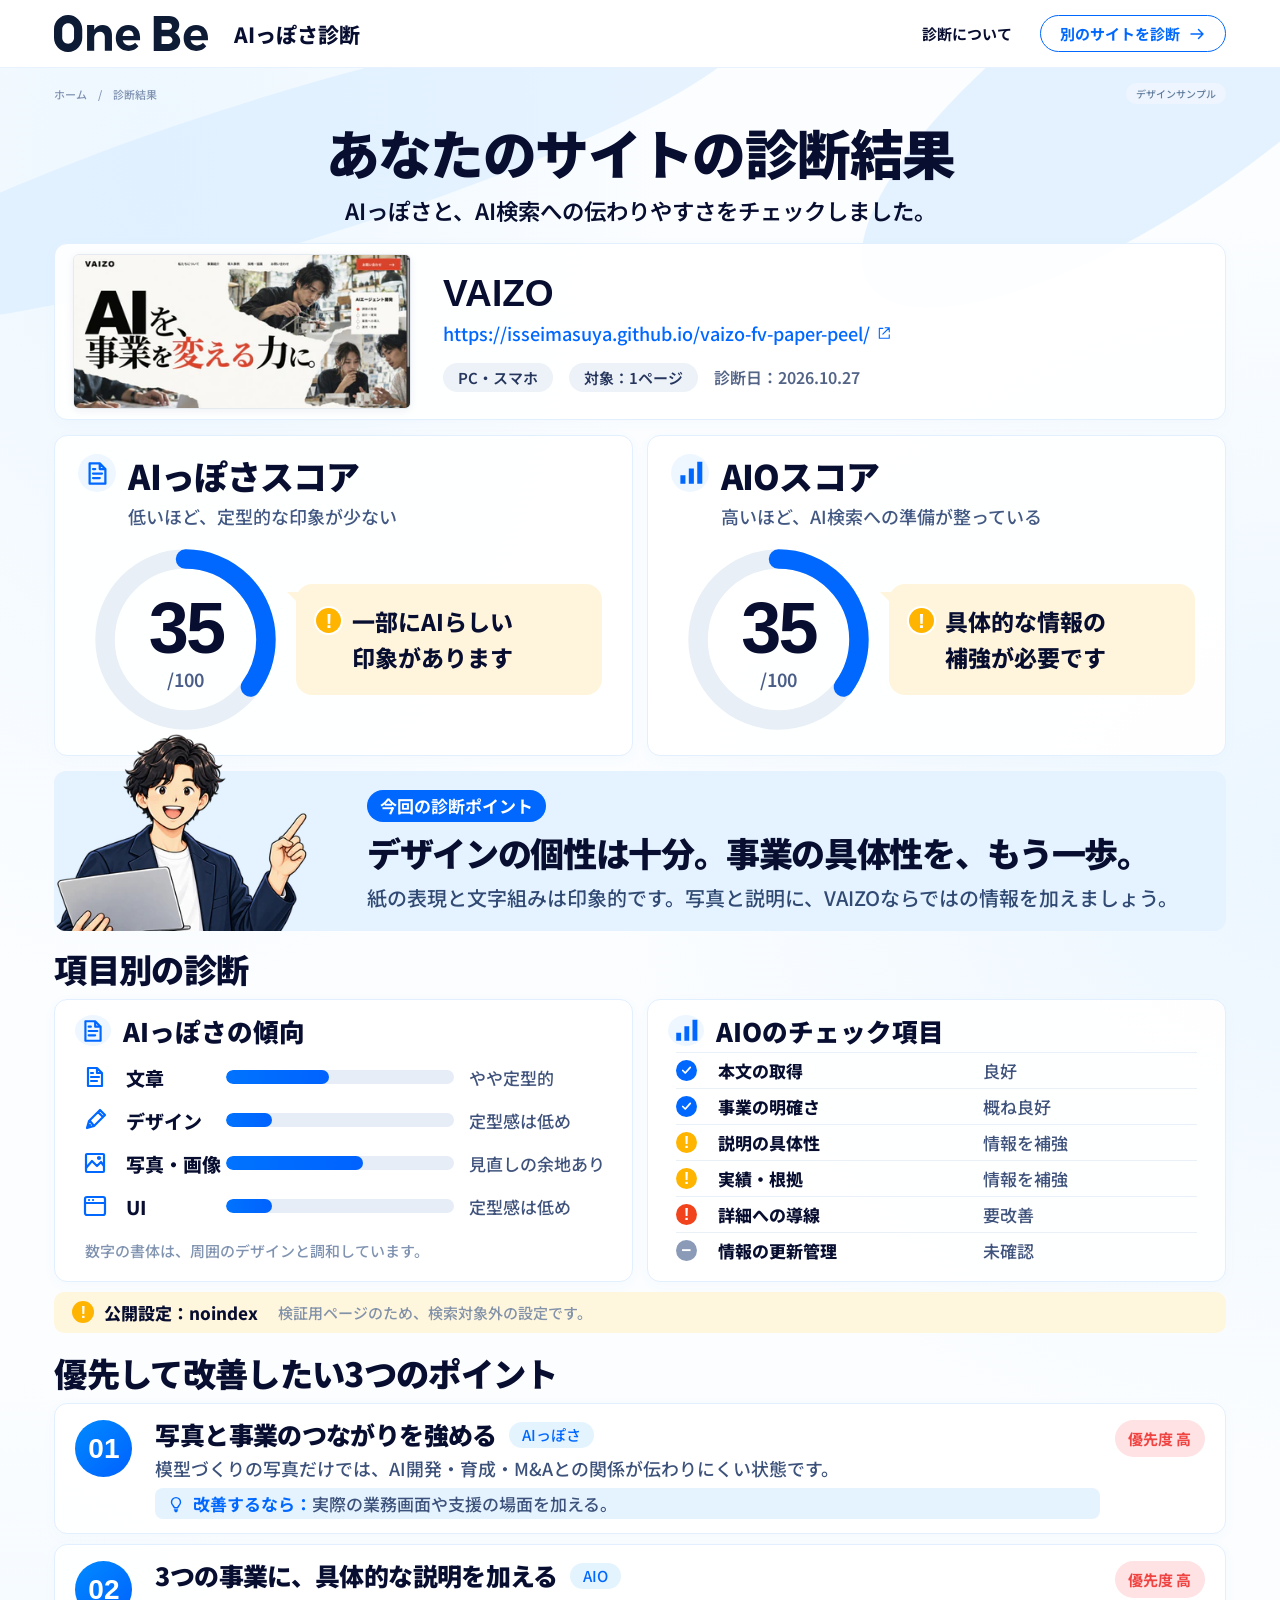
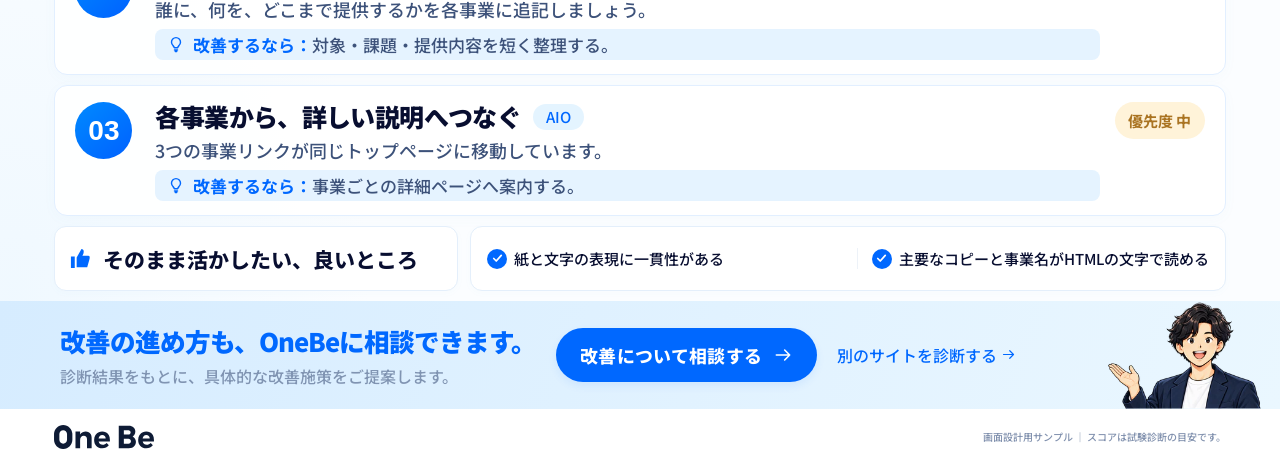
==== commit 93ad8393: "Replace low-resolution crops with generated raster artwork and responsive images" ====
--- a/report.html
+++ b/report.html
@@ -5,7 +5,7 @@
   <meta name="theme-color" content="#0068ff"><meta name="robots" content="noindex,nofollow">
   <meta name="description" content="OneBe AIっぽさ診断のレポート画面。AIっぽさとAI検索への伝わりやすさを確認するデザインサンプルです。">
   <title>診断結果のサンプル | AIっぽさ診断 | OneBe</title>
-  <link rel="icon" href="assets/onebe-logo.svg" type="image/svg+xml"><link rel="stylesheet" href="styles.css"><link rel="stylesheet" href="report.css"><script src="report.js" defer></script>
+  <link rel="icon" href="assets/onebe-logo.svg" type="image/svg+xml"><link rel="stylesheet" href="styles.css?v=20261027-hq1"><link rel="stylesheet" href="report.css?v=20261027-hq1"><script src="report.js?v=20261027-hq1" defer></script>
 </head>
 <body class="report-page">
   <a class="skip-link" href="#report-main">診断レポートへスキップ</a>
@@ -28,14 +28,14 @@
       <p class="submitted-notice" id="submitted-notice" hidden></p>
       <div class="report-intro"><h1>あなたのサイトの診断結果</h1><p>AIっぽさと、AI検索への伝わりやすさをチェックしました。</p></div>
       <section class="site-card report-card" aria-label="サンプル診断の対象サイト">
-        <a class="site-thumbnail" href="https://isseimasuya.github.io/vaizo-fv-paper-peel/" target="_blank" rel="noopener noreferrer"><img src="assets/report-site.webp" width="254" height="116" alt="VAIZOのWebサイト。AIを事業を変える力に。" fetchpriority="high"></a>
+        <a class="site-thumbnail" href="https://isseimasuya.github.io/vaizo-fv-paper-peel/" target="_blank" rel="noopener noreferrer"><img src="assets/report-site-hq-800.webp" srcset="assets/report-site-hq-400.webp 400w, assets/report-site-hq-800.webp 800w, assets/report-site-hq-1200.webp 1200w" sizes="(max-width:700px) 85vw, 350px" width="1200" height="548" alt="VAIZOのWebサイト。AIを事業を変える力に。" fetchpriority="high"></a>
         <div class="site-information"><h2>VAIZO</h2><a class="site-url" href="https://isseimasuya.github.io/vaizo-fv-paper-peel/" target="_blank" rel="noopener noreferrer">https://isseimasuya.github.io/vaizo-fv-paper-peel/ <svg aria-hidden="true"><use href="#r-external"/></svg></a><div class="site-meta"><span>PC・スマホ</span><span>対象：1ページ</span><p>診断日：<time datetime="2026-10-27">2026.10.27</time></p></div></div>
       </section>
       <section class="score-grid" aria-label="総合スコアの表示サンプル">
         <article class="score-card report-card"><div class="score-heading"><span class="report-icon"><svg aria-hidden="true"><use href="#r-file"/></svg></span><div><h2>AIっぽさスコア</h2><p>低いほど、定型的な印象が少ない</p></div></div><div class="score-body"><div class="score-ring" role="img" aria-label="AIっぽさスコアの表示例、100点中35点"><svg viewBox="0 0 160 160" aria-hidden="true"><circle class="ring-track" cx="80" cy="80" r="66"/><circle class="ring-progress" cx="80" cy="80" r="66"/></svg><div class="score-number"><strong>35</strong><span>/100</span></div></div><p class="score-callout"><span class="status-mark warning" aria-hidden="true">!</span><span>一部にAIらしい<br>印象があります</span></p></div></article>
         <article class="score-card report-card"><div class="score-heading"><span class="report-icon"><svg aria-hidden="true"><use href="#r-chart"/></svg></span><div><h2>AIOスコア</h2><p>高いほど、AI検索への準備が整っている</p></div></div><div class="score-body"><div class="score-ring" role="img" aria-label="AIOスコアの表示例、100点中35点"><svg viewBox="0 0 160 160" aria-hidden="true"><circle class="ring-track" cx="80" cy="80" r="66"/><circle class="ring-progress" cx="80" cy="80" r="66"/></svg><div class="score-number"><strong>35</strong><span>/100</span></div></div><p class="score-callout"><span class="status-mark warning" aria-hidden="true">!</span><span>具体的な情報の<br>補強が必要です</span></p></div></article>
       </section>
-      <section class="diagnostic-point" aria-labelledby="point-heading"><img src="assets/report-advisor.webp" width="216" height="167" alt="診断ポイントを案内するアドバイザー"><div><span class="blue-label">今回の診断ポイント</span><h2 id="point-heading">デザインの個性は十分。事業の具体性を、もう一歩。</h2><p>紙の表現と文字組みは印象的です。写真と説明に、VAIZOならではの情報を加えましょう。</p></div></section>
+      <section class="diagnostic-point" aria-labelledby="point-heading"><img src="assets/report-advisor-hq-640.webp" srcset="assets/report-advisor-hq-320.webp 320w, assets/report-advisor-hq-640.webp 640w" sizes="(max-width:700px) 29vw, 290px" width="640" height="495" alt="診断ポイントを案内するアドバイザー"><div><span class="blue-label">今回の診断ポイント</span><h2 id="point-heading">デザインの個性は十分。事業の具体性を、もう一歩。</h2><p>紙の表現と文字組みは印象的です。写真と説明に、VAIZOならではの情報を加えましょう。</p></div></section>
       <section class="item-section" aria-labelledby="items-title"><h2 class="section-title" id="items-title">項目別の診断</h2><div class="item-grid">
         <article class="tendency-card report-card"><h3><span class="report-icon small"><svg aria-hidden="true"><use href="#r-file"/></svg></span>AIっぽさの傾向</h3><div class="tendency-table">
           <div class="tendency-row"><svg aria-hidden="true"><use href="#r-file"/></svg><strong>文章</strong><span class="tendency-bar" role="img" aria-label="文章のAIっぽさの傾向：やや定型的"><i style="--fill:45%"></i></span><span>やや定型的</span></div>
@@ -60,7 +60,7 @@
       </ol></section>
       <section class="positive-section" aria-labelledby="positive-title"><h2 id="positive-title"><svg aria-hidden="true"><use href="#r-thumb"/></svg>そのまま活かしたい、良いところ</h2><ul><li><span class="status-mark success" aria-hidden="true"><svg><use href="#r-check"/></svg></span>紙と文字の表現に一貫性がある</li><li><span class="status-mark success" aria-hidden="true"><svg><use href="#r-check"/></svg></span>主要なコピーと事業名がHTMLの文字で読める</li></ul></section>
     </div>
-    <section class="report-contact"><div class="report-wrap"><div><h2>改善の進め方も、OneBeに相談できます。</h2><p>診断結果をもとに、具体的な改善施策をご提案します。</p></div><a class="button" href="mailto:contact@onebe-create.com?subject=Webサイト改善のご相談">改善について相談する <svg aria-hidden="true"><use href="#r-arrow"/></svg></a><a class="diagnose-again" href="index.html?focus=1#top">別のサイトを診断する <svg aria-hidden="true"><use href="#r-arrow"/></svg></a><img src="assets/report-contact.webp" width="151" height="104" alt="OneBeのアドバイザー" loading="lazy"></div></section>
+    <section class="report-contact"><div class="report-wrap"><div><h2>改善の進め方も、OneBeに相談できます。</h2><p>診断結果をもとに、具体的な改善施策をご提案します。</p></div><a class="button" href="mailto:contact@onebe-create.com?subject=Webサイト改善のご相談">改善について相談する <svg aria-hidden="true"><use href="#r-arrow"/></svg></a><a class="diagnose-again" href="index.html?focus=1#top">別のサイトを診断する <svg aria-hidden="true"><use href="#r-arrow"/></svg></a><img src="assets/report-contact-hq-512.webp" srcset="assets/report-contact-hq-256.webp 256w, assets/report-contact-hq-512.webp 512w" sizes="(max-width:700px) 33vw, 205px" width="512" height="353" alt="OneBeのアドバイザー" loading="lazy"></div></section>
   </main>
   <footer class="report-footer report-wrap"><a class="brand" href="index.html" aria-label="OneBe ホーム"><img src="assets/onebe-logo.svg" width="467" height="111" alt="OneBe" loading="lazy"></a><p>画面設計用サンプル ｜ スコアは試験診断の目安です。</p></footer>
 </body>
--- a/styles.css
+++ b/styles.css
@@ -13,12 +13,27 @@
 @media(max-width:700px){.hero-art{width:118%;height:auto;max-width:none;max-height:none;right:-10%;bottom:98px}.categories{width:66%}}
 @media(max-width:700px) and (max-height:740px){.hero-art{width:103%;bottom:94px}}
 @media(max-width:700px) and (max-height:580px){.hero-art{width:70%;bottom:83px;right:-5.55%}}
-@media(min-width:701px) and (max-aspect-ratio:3/2){.hero-inner{align-items:flex-end}.hero-copy{padding-bottom:65px}}
-.hero-art{clip-path:none;mask-image:url("assets/hero-mask.svg");mask-mode:luminance;mask-size:100% 100%;mask-repeat:no-repeat}
+.hero-art{clip-path:none;mask-image:none}
 @media(min-width:701px){.about-inner{grid-template-columns:38% 62%}.about-copy h2{font-size:clamp(30px,5.9vw,84px)}}
 @media(min-width:701px) and (max-height:660px){.hero-art{width:min(61.5%,calc((100svh - 65px)*1.18));max-height:none}}
 html{scroll-behavior:auto}
 @media(min-width:701px){.about{padding:16px 0 12px}.advisor{width:105%;margin-left:-10%}.about-copy h2{font-size:clamp(30px,5.5vw,79px)}.about-copy>p{font-size:clamp(13px,1.7vw,22px);line-height:1.5}.benefits{margin-left:-9.5%;margin-right:-5.5%;margin-top:16px}.benefits article{padding:14px 8px 12px}.benefits article>svg{width:40px;height:34px}.benefits h3{font-size:clamp(12px,1.75vw,22px);line-height:1.4;margin:6px 0}.benefits article:last-child h3{font-size:clamp(12px,1.55vw,20px);white-space:nowrap}.benefits p{font-size:clamp(10px,1.15vw,15px);line-height:1.5}.creative h2{font-size:clamp(27px,3.8vw,53px);line-height:1.18;margin:8px 0}.creative-label{padding:6px 18px}.creative-cta{font-size:clamp(13px,1.7vw,22px);padding:17px 24px}}
 @media(prefers-reduced-motion:reduce){html{scroll-behavior:auto}*{transition:none!important}}
 @media(min-width:701px){.about-copy h2{font-size:clamp(30px,5.9vw,84px);line-height:1.15}.faq{padding:0 0 20px}.faq-heading{margin-bottom:14px}.faq-heading h2{line-height:1.25}.faq-grid{gap:10px 24px}.bottom-cta{padding:20px 0 13px}.bottom-cta h2{line-height:1.3}.bottom-cta .wrap>p:not(.form-note){font-size:clamp(13px,1.5vw,20px);line-height:1.4;margin:4px 0 12px}.bottom-cta .form-note{font-size:10.5px;margin-top:10px}}
-@media(min-width:701px) and (max-width:1000px) and (max-aspect-ratio:1/1){.hero-inner{display:block;padding-top:4svh}.hero-copy{width:100%;height:100%;display:flex;flex-direction:column;align-items:flex-start;padding-bottom:40px}.eyebrow{font-size:22px}.hero h1{font-size:10vw;margin:20px 0 14px}.hero-description{font-size:24px}.categories{width:47%;margin-top:24px}.hero .url-form{width:100%;height:58px;margin-top:auto}.hero .form-note{font-size:12px}.hero-art{width:80%;right:-4.35%;bottom:120px;max-height:none}}
+@media(min-width:701px) and (max-aspect-ratio:6/5){.hero-inner{display:block;padding-top:4svh}.hero-copy{width:100%;height:100%;display:flex;flex-direction:column;align-items:flex-start;padding-bottom:40px}.eyebrow{font-size:22px}.hero h1{font-size:clamp(58px,9.5vw,84px);margin:20px 0 14px}.hero-description{font-size:24px}.categories{width:47%;max-width:360px;margin-top:24px}.hero .url-form{width:100%;height:58px;margin-top:auto}.hero .form-note{font-size:12px}.hero-art{width:70%;right:-4.35%;bottom:120px;max-height:none}}
+
+/* Generated raster artwork. Native alpha replaces the old screenshot mask. */
+.hero-art{height:auto;aspect-ratio:1362/1155;mix-blend-mode:normal;mask-image:none;clip-path:none;pointer-events:none}
+.hero-art>img{width:100%;height:auto}
+.hero-art-caption{position:absolute;right:1%;bottom:15%;width:40%;text-align:center;font-size:clamp(13px,1.65vw,23px);font-weight:700;line-height:1.7;transform:rotate(-10deg);color:var(--ink)}
+.hero-art-caption strong{font-weight:800;border-bottom:3px solid #78b8ff;padding-bottom:5px}
+.advisor{position:relative;margin-top:0;margin-bottom:0;mix-blend-mode:normal;isolation:isolate}
+.advisor>img{width:100%;height:auto;mix-blend-mode:normal}
+.advisor figcaption{position:absolute;left:0;top:0;z-index:1;background:#fff;border:1.5px solid #203a68;border-radius:50%;padding:14px 20px;text-align:center;line-height:1.45;font-size:clamp(11px,1.25vw,17px);font-weight:600;color:#173b86;transform:rotate(-9deg)}
+.advisor figcaption strong{font-weight:800}
+.creative>img{object-fit:contain;object-position:right center;mix-blend-mode:normal;mask-image:none;padding:12px 8px 8px 0}
+@media(max-width:700px){.hero-art-caption{font-size:clamp(10px,2.8vw,17px);right:1%;bottom:16%;line-height:1.65}.hero-art-caption strong{border-width:2px;padding-bottom:3px}.advisor{margin-inline:auto}.advisor figcaption{left:-14%;top:0;font-size:12px;padding:10px 13px}.creative>img{mask-image:none;mix-blend-mode:normal;padding:8px 12px 12px}}
+@media(max-width:700px) and (max-height:580px){.hero-art-caption{display:none}}
+@media(max-width:700px){.hero-art{width:108%;right:-4%}}
+@media(max-width:700px) and (max-height:740px){.hero-art{width:100%;right:0}}
+@media(max-width:700px) and (max-height:580px){.hero-art{width:95%;right:0}}
--- a/report.css
+++ b/report.css
@@ -7,4 +7,5 @@
 @media(max-width:350px){.report-service{font-size:9px}.report-header>.report-wrap{gap:10px}.report-header .brand{width:80px}.outline-button{font-size:9px;padding:6px 8px}.report-intro h1{font-size:23px}.score-ring{width:115px;height:115px}.score-number strong{font-size:44px}.score-callout{font-size:12px;padding:12px 9px;gap:7px}.score-heading h2{font-size:21px}.score-heading p{font-size:10px}.tendency-row{grid-template-columns:20px 55px minmax(35px,1fr) 84px;gap:5px}.tendency-row strong{font-size:11px}.tendency-row>span:last-child{font-size:9px}.positive-section h2{font-size:13px}.diagnostic-point{padding-right:12px}.diagnostic-point h2{font-size:15px}.report-contact h2{font-size:16px}}
 @media(min-width:701px) and (max-width:1249px){.sample-badge{font-size:8px;padding:2px 9px}.report-intro{margin-top:8px}.report-intro h1{line-height:1.25}.score-heading h2{line-height:1.2}.score-heading p{line-height:1.3}.score-body{height:153px}.score-ring{width:160px;height:160px}.score-callout{font-size:17px}.diagnostic-point h2{font-size:2.9vw;line-height:1.3}.diagnostic-point p{font-size:1.6vw}.improvement-list>li{min-height:94px;padding-top:9px;padding-bottom:8px}.improvement-content .suggestion{margin-top:4px;padding-top:2px;padding-bottom:2px}}
 @media(min-width:701px) and (max-width:850px){.score-ring{width:126px;height:126px}.score-body{height:138px}.score-callout{font-size:13px}.diagnostic-point h2{font-size:2.65vw}.diagnostic-point p{font-size:1.45vw}}
-.report-contact img{mask-image:linear-gradient(to right,transparent,#000 10%),linear-gradient(to bottom,transparent,#000 5%);mask-composite:intersect}
+.diagnostic-point>img,.report-contact img{mix-blend-mode:normal;mask-image:none}
+.site-thumbnail{border:1px solid #e5eaf1;border-radius:6px;box-shadow:0 2px 8px #14245610}
